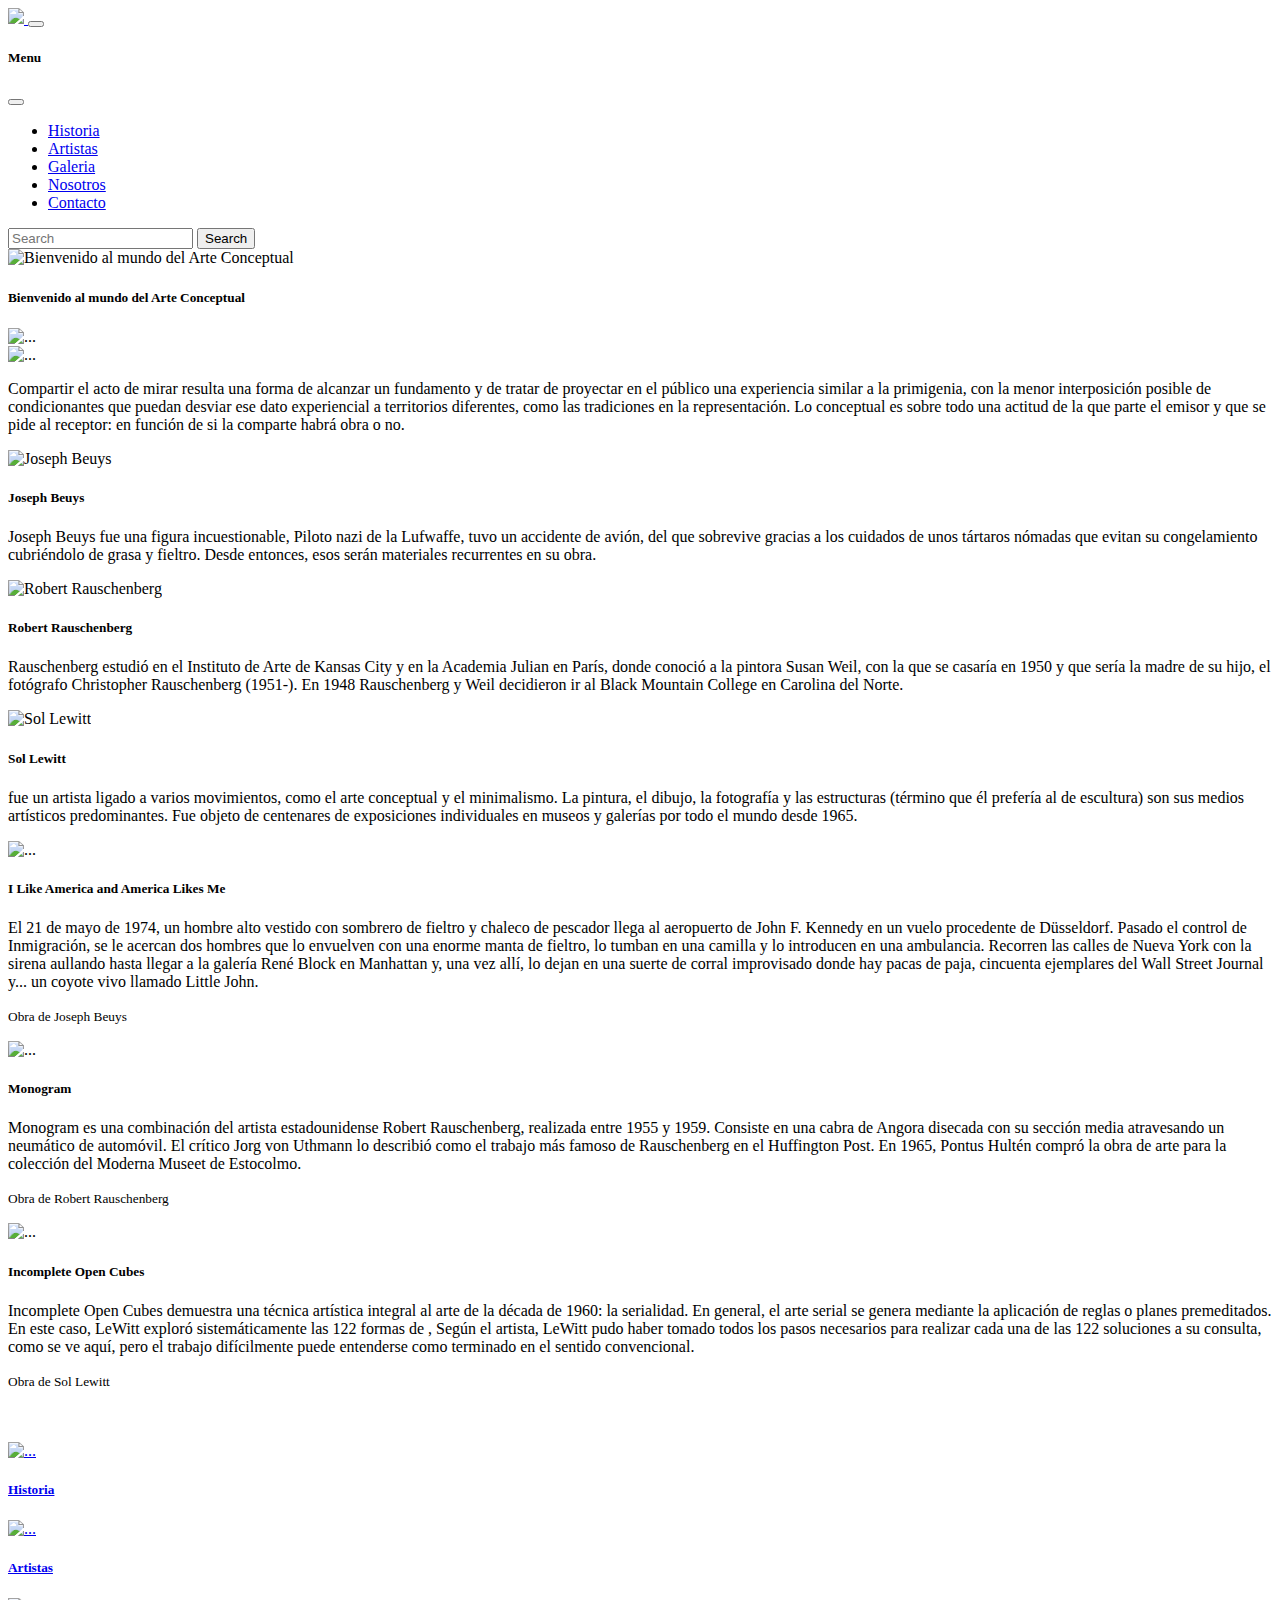
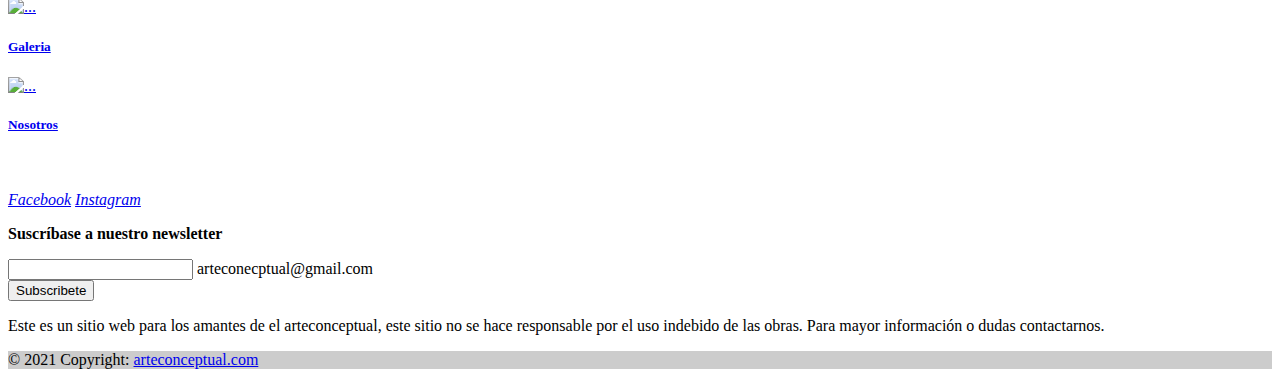
==== index.html @ 795a735e "Add files via upload" ====
<!DOCTYPE html>
<html lang="en">
<head>
<meta charset="UTF-8">
<meta http-equiv="X-UA-Compatible" content="IE=edge">
<meta name="viewport" content="width=device-width, initial-scale=1.0">
<title>:Home_ArteConceptual:</title>
<link rel="stylesheet" href="./css/bootstrap.min.css">
<link rel="stylesheet" href="./css/style.css">

</head>
<body>
    <nav class="navbar navbar-light bg-light fixed-top">
        <div class="container-fluid w-75">
          <a class="navbar-brand" href="index.html">
              <img src="img/logo.jpg" style="width:150px;"></img>
            </a>
          <button class="navbar-toggler" type="button" data-bs-toggle="offcanvas" data-bs-target="#offcanvasNavbar" aria-controls="offcanvasNavbar">
            <span class="navbar-toggler-icon"></span>
          </button>
          <div class="offcanvas offcanvas-end" tabindex="-1" id="offcanvasNavbar" aria-labelledby="offcanvasNavbarLabel">
            <div class="offcanvas-header">
              <h5 class="offcanvas-title" id="offcanvasNavbarLabel">Menu</h5>
              <button type="button" class="btn-close text-reset" data-bs-dismiss="offcanvas" aria-label="Close"></button>
            </div>
            <div class="offcanvas-body">
              <ul class="navbar-nav justify-content-end flex-grow-1 pe-3">
                <li class="nav-item">
                  <a class="nav-link" href="historia.html">Historia</a>
                </li>
                <li class="nav-item">
                  <a class="nav-link" href="artistas.html">Artistas</a>
                </li>
                <li class="nav-item">
                    <a class="nav-link" href="galeria.html">Galeria</a>
                  </li>
                  <li class="nav-item">
                    <a class="nav-link" href="nosotros.html">Nosotros</a>
                  </li>
                  <li class="nav-item">
                    <a class="nav-link" href="contacto.html">Contacto</a>
                  </li>
              </ul>
              <form class="d-flex">
                <input class="form-control me-2" type="search" placeholder="Search" aria-label="Search">
                <button class="btn btn-outline-success" type="submit">Search</button>
              </form>
            </div>
          </div>
        </div>
      </nav>

      <div id="carouselExampleSlidesOnly" class="carousel slide" data-bs-ride="carousel">
        <div class="carousel-inner">
          <div class="carousel-item active">
            <img src="img/platano.jpg" class="d-block w-100" alt="Bienvenido al mundo del Arte Conceptual">
            <div class="carousel-caption d-none d-md-block">
                <h5 class="text-dark fs-1">Bienvenido al mundo del Arte Conceptual</h5>
              </div>
          </div>
          <div class="carousel-item">
            <img src="..." class="d-block w-100" alt="...">
          </div>
          <div class="carousel-item">
            <img src="..." class="d-block w-100" alt="...">
          </div>
        </div>
      </div>
      <div style="width: 100%;">

        <p class="parrafo1">Compartir el acto de mirar resulta una forma de alcanzar un fundamento y de tratar de proyectar en el público una experiencia similar a la primigenia, con la menor interposición posible de condicionantes que puedan desviar ese dato experiencial a territorios diferentes, como las tradiciones en la representación.
          Lo conceptual es sobre todo una actitud de la que parte el emisor y que se pide al receptor: en función de si la comparte habrá obra o no. </p>

          
      </div>

      <div class="card-group border-0">
        <div class="card border-0">
          <img src="img/artista1.jpg" class="card-img-top" alt="Joseph Beuys">
          <div class="card-body">
            <h5 class="card-title">Joseph Beuys</h5>
            <p class="card-text">Joseph Beuys fue una figura incuestionable, Piloto 
              nazi de la Lufwaffe, tuvo un accidente de avión, del 
              que sobrevive gracias a los cuidados de unos 
              tártaros nómadas que evitan su congelamiento 
              cubriéndolo de grasa y fieltro. Desde entonces, esos 
              serán materiales recurrentes en su obra. </p>
          </div>
        </div>
        <div class="card border-0">
          <img src="img/artista2.jpg" class="card-img-top" alt="Robert Rauschenberg">
          <div class="card-body">
            <h5 class="card-title">Robert Rauschenberg</h5>
            <p class="card-text">Rauschenberg estudió en el Instituto de Arte de Kansas City y en la Academia Julian en París, 
              donde conoció a la pintora Susan Weil, con la que se casaría en 1950 y que sería la madre de su 
              hijo, el fotógrafo Christopher Rauschenberg (1951-). En 1948 Rauschenberg y Weil decidieron ir al 
              Black Mountain College en Carolina del Norte.</p>
          </div>
        </div>
        <div class="card border-0">
          <img src="img/artista3.jpg" class="card-img-top" alt="Sol Lewitt">
          <div class="card-body">
            <h5 class="card-title">Sol Lewitt</h5>
            <p class="card-text">fue un artista ligado a varios movimientos, como el arte conceptual y el minimalismo. La pintura, el dibujo, la 
              fotografía y las estructuras (término que él prefería al de escultura) son sus medios artísticos predominantes. 
              Fue objeto de centenares de exposiciones individuales en museos y galerías por todo el mundo desde 1965.</p>
          </div>
        </div>
      </div>
          

          <div class="col-sm-2"></div>
      </div>
      <p></p>
      <div class="col-sm-12 border-0 row">
        <div class="col-sm-3">
            
        </div>
        <div class="col-sm-6 border-0">
          <div class="card mb-3 border-0">
          <div class="row g-0 bg-light">
            <div class="col-md-4">
              <img src="img/obras1.jpg" class="img-fluid rounded-start" alt="...">
            </div>
            <div class="col-md-8">
              <div class="card-body">
                <h5 class="texto_rojo">I Like America and America Likes Me</h5>
                <p class="card-text">El 21 de mayo de 1974, un hombre alto vestido con sombrero de fieltro y chaleco de pescador llega al aeropuerto
                  de John F. Kennedy en un vuelo procedente de Düsseldorf. Pasado el control de Inmigración, se le acercan dos
                  hombres que lo envuelven con una enorme manta de fieltro, lo tumban en una camilla y lo introducen en una
                  ambulancia. Recorren las calles de Nueva York con la sirena aullando hasta llegar a la galería René Block en
                  Manhattan y, una vez allí, lo dejan en una suerte de corral improvisado donde hay pacas de paja, cincuenta
                  ejemplares del Wall Street Journal y... un coyote vivo llamado Little John.</p>
                <p class="card-text"><small class="text-muted">Obra de Joseph Beuys</small></p>
              </div>
            </div>
          </div>
        </div>
      </div>
        <div class="col-sm-3"></div>
    </div>
    <div class="col-sm-12 row">
        <div class="col-sm-3">
            
        </div>
        <div class="col-sm-6">
          <div class="card mb-3 border-0">
          <div class="row g-0 bg-light" >
            <div class="col-md-4">
              <img src="img/obras2.jpg" class="img-fluid rounded-start" alt="...">
            </div>
            <div class="col-md-8">
              <div class="card-body">
                <h5 class="texto_rojo">Monogram</h5>
                <p class="card-text">Monogram es una combinación del artista estadounidense Robert Rauschenberg, realizada entre 1955 y 1959. 
                  Consiste en una cabra de Angora disecada con su sección media atravesando un neumático de automóvil. 
                  El crítico Jorg von Uthmann lo describió como el trabajo más famoso de Rauschenberg en el Huffington Post.
                  En 1965, Pontus Hultén compró la obra de arte para la colección del Moderna Museet de Estocolmo.</p>
                <p class="card-text"><small class="text-muted">Obra de Robert Rauschenberg
</small></p>
              </div>
            </div>
          </div>
        </div></div>
        <div class="col-sm-3"></div>
    </div>
    <div class="col-sm-12 row">
      <div class="col-sm-3">
          
      </div>
      <div class="col-sm-6 ">
        <div class="card mb-3 border-0">
        <div class="row g-0 bg-light">
          <div class="col-md-4">
            <img src="img/obras3.jpg" class="img-fluid rounded-start" alt="...">
          </div>
          <div class="col-md-8">
            <div class="card-body">
              <h5 class="texto_rojo">Incomplete Open Cubes</h5>
              <p class="card-text">Incomplete Open Cubes demuestra una técnica artística integral al arte de la década de 1960: la serialidad.
                En general, el arte serial se genera mediante la aplicación de reglas o planes premeditados. En este caso, LeWitt
                exploró sistemáticamente las 122 formas de , Según el artista, LeWitt pudo haber tomado todos los pasos
                necesarios para realizar cada una de las 122 soluciones a su consulta, como se ve aquí, pero el trabajo difícilmente
                puede entenderse como terminado en el sentido convencional.</p>
              <p class="card-text"><small class="text-muted">Obra de Sol Lewitt</small></p>
            </div>
          </div>
        </div>
      </div></div>
      <div class="col-sm-3"></div>
  </div>

    
<br></br>


    <div class="col-sm-12 row">
        <a class="col-sm-3" href="historia.html">
          <div class="card text-white border-0">
          <img src="img/menu-01.jpg" class="card-img" alt="..." h>
          <div class="card-img-overlay">
            <h5 class="card-title2">Historia</h5>
          </div>
        </div>
      </a>
      <a class="col-sm-3" href="artistas.html">
        <div class="card text-white border-0">
        <img src="img/menu-02.jpg" class="card-img" alt="...">
        <div class="card-img-overlay">
          <h5 class="card-title2">Artistas</h5>
        </div>
      </div>
    </a>
    <a class="col-sm-3" href="galeria.html">
      <div class="card text-white border-0">
      <img src="img/menu-03.jpg" class="card-img" alt="...">
      <div class="card-img-overlay">
        <h5 class="card-title2">Galeria</h5>
      </div>
    </div>
  </a>
  <a class="col-sm-3"href="nosotros.html">
    <div class="card text-white border-0">
    <img src="img/menu-04.jpg" class="card-img" alt="...">
    <div class="card-img-overlay">
      <h5 class="card-title2">Nosotros</h5>
    </div>
  </div>
</a>
    </div>
      
    <br></br>

<!-- Footer -->
<footer class="bg-dark text-center text-white">
    <!-- Grid container -->
    <div class="container p-4">
      <!-- Section: Social media -->
      <section class="mb-4">
        <!-- Facebook -->
        <a class="btn btn-outline-light btn-floating m-1" href="#!" role="button"
          ><i class="fab fa-facebook-f">Facebook</i
        ></a>
  
        <!-- Twitter -->
        <a class="btn btn-outline-light btn-floating m-1" href="#!" role="button"
          ><i class="fab fa-twitter">Instagram</i
        ></a>

      </section>
      <!-- Section: Social media -->
  
      <!-- Section: Form -->
      <section class="">
        <form action="">
          <!--Grid row-->
          <div class="row d-flex justify-content-center">
            <!--Grid column-->
            <div class="col-auto">
              <p class="pt-2">
                <strong>Suscríbase a nuestro newsletter</strong>
              </p>
            </div>
            <!--Grid column-->
  
            <!--Grid column-->
            <div class="col-md-5 col-12">
              <!-- Email input -->
              <div class="form-outline form-white mb-4">
                <input type="email" id="form5Example2" class="form-control" />
                <label class="form-label" for="form5Example2">arteconecptual@gmail.com</label>
              </div>
            </div>
            <!--Grid column-->
  
            <!--Grid column-->
            <div class="col-auto">
              <!-- Submit button -->
              <button type="submit" class="btn btn-outline-light mb-4">
                Subscribete
              </button>
            </div>
            <!--Grid column-->
          </div>
          <!--Grid row-->
        </form>
      </section>
      <!-- Section: Form -->
  
      <!-- Section: Text -->
      <section class="mb-4">
        <p>
         
          Este es un sitio web para los amantes de el arteconceptual, este sitio no se hace responsable por el uso indebido de las obras. Para mayor información o dudas contactarnos.
        </p>
      </section>
      <!-- Section: Text -->
  
      <!-- Section: Links -->
     
      <!-- Section: Links -->
    </div>
    <!-- Grid container -->
  
    <!-- Copyright -->
    <div class="text-center p-3" style="background-color: rgba(0, 0, 0, 0.2);">
      © 2021 Copyright:
      <a class="text-white" href="index.html">arteconceptual.com</a>
    </div>
    <!-- Copyright -->
  </footer>
  <!-- Footer -->
    <script src="https://cdn.jsdelivr.net/npm/@popperjs/core@2.9.3/dist/umd/popper.min.js" integrity="sha384-W8fXfP3gkOKtndU4JGtKDvXbO53Wy8SZCQHczT5FMiiqmQfUpWbYdTil/SxwZgAN" crossorigin="anonymous"></script>
    <script src="https://cdn.jsdelivr.net/npm/bootstrap@5.1.1/dist/js/bootstrap.min.js" integrity="sha384-skAcpIdS7UcVUC05LJ9Dxay8AXcDYfBJqt1CJ85S/CFujBsIzCIv+l9liuYLaMQ/" crossorigin="anonymous"></script>
<script src="./js/bootstrap.min.js"></script>
</body>

</html>
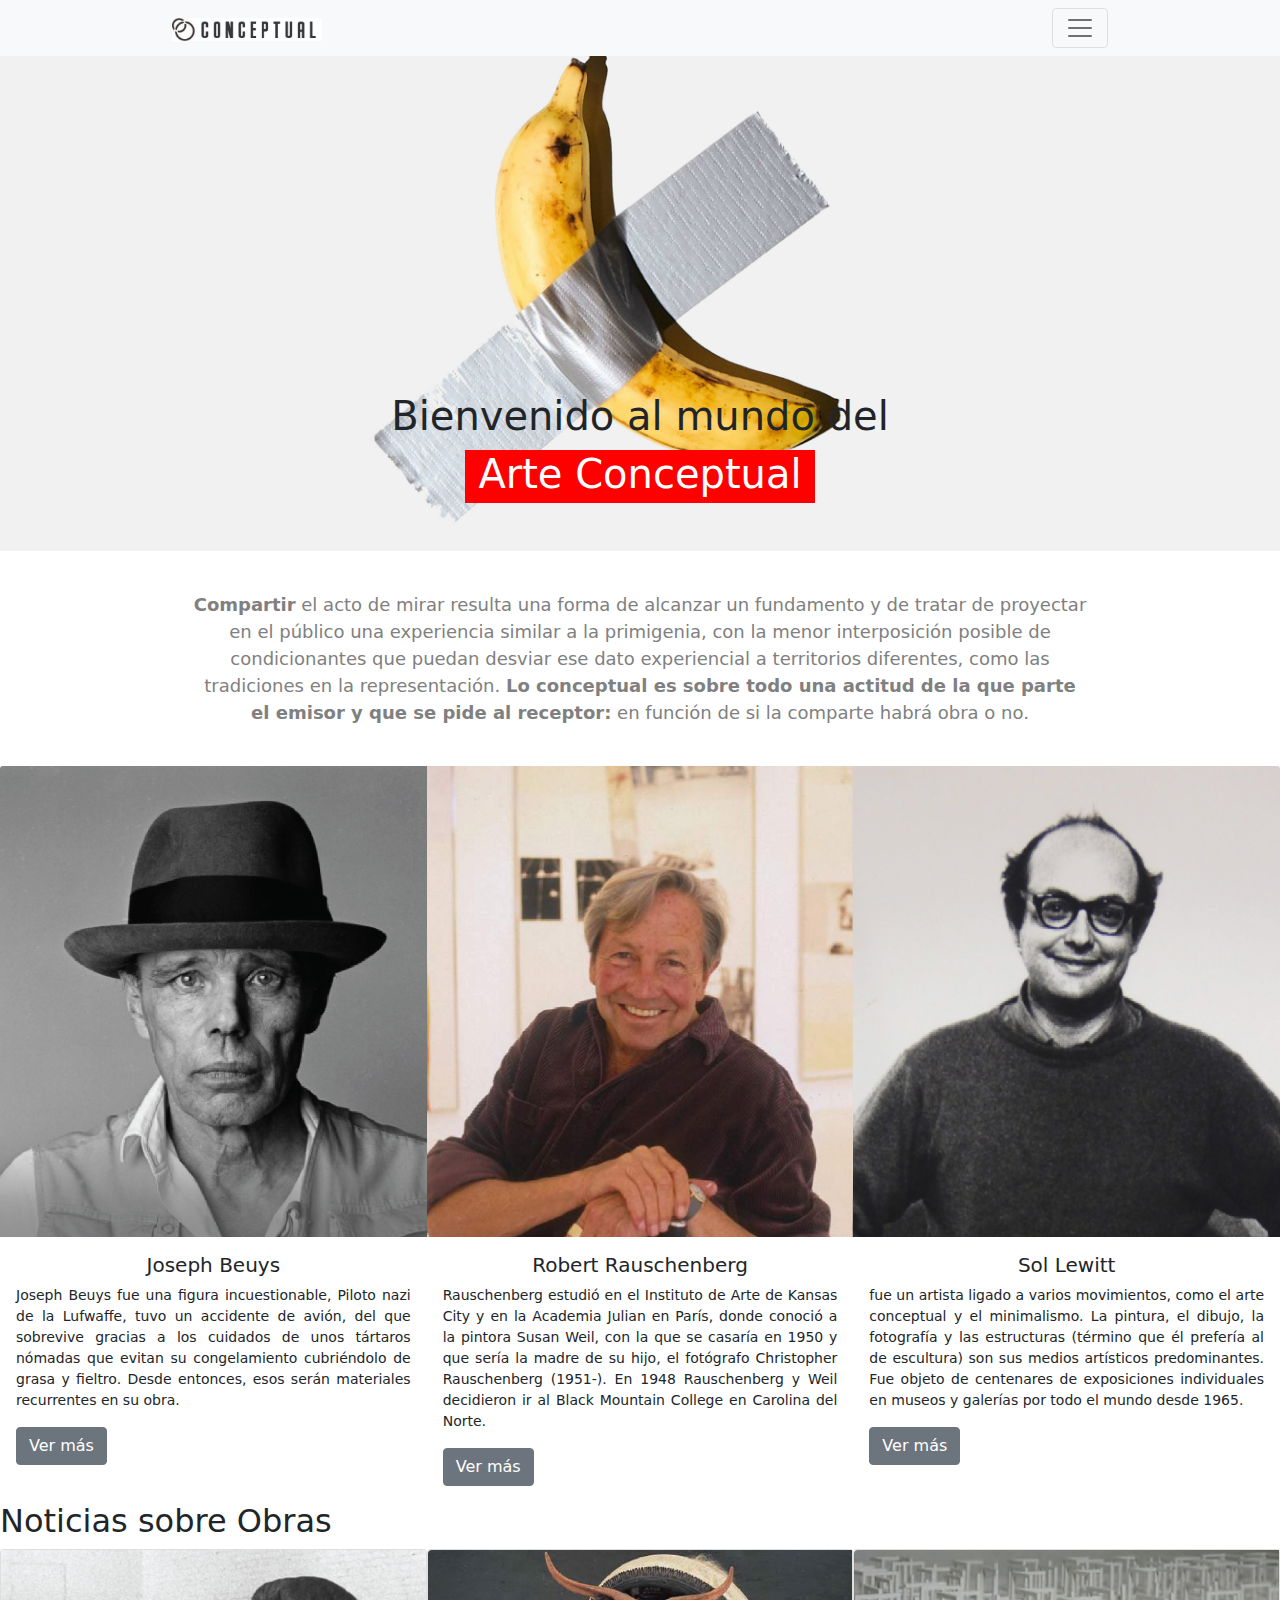
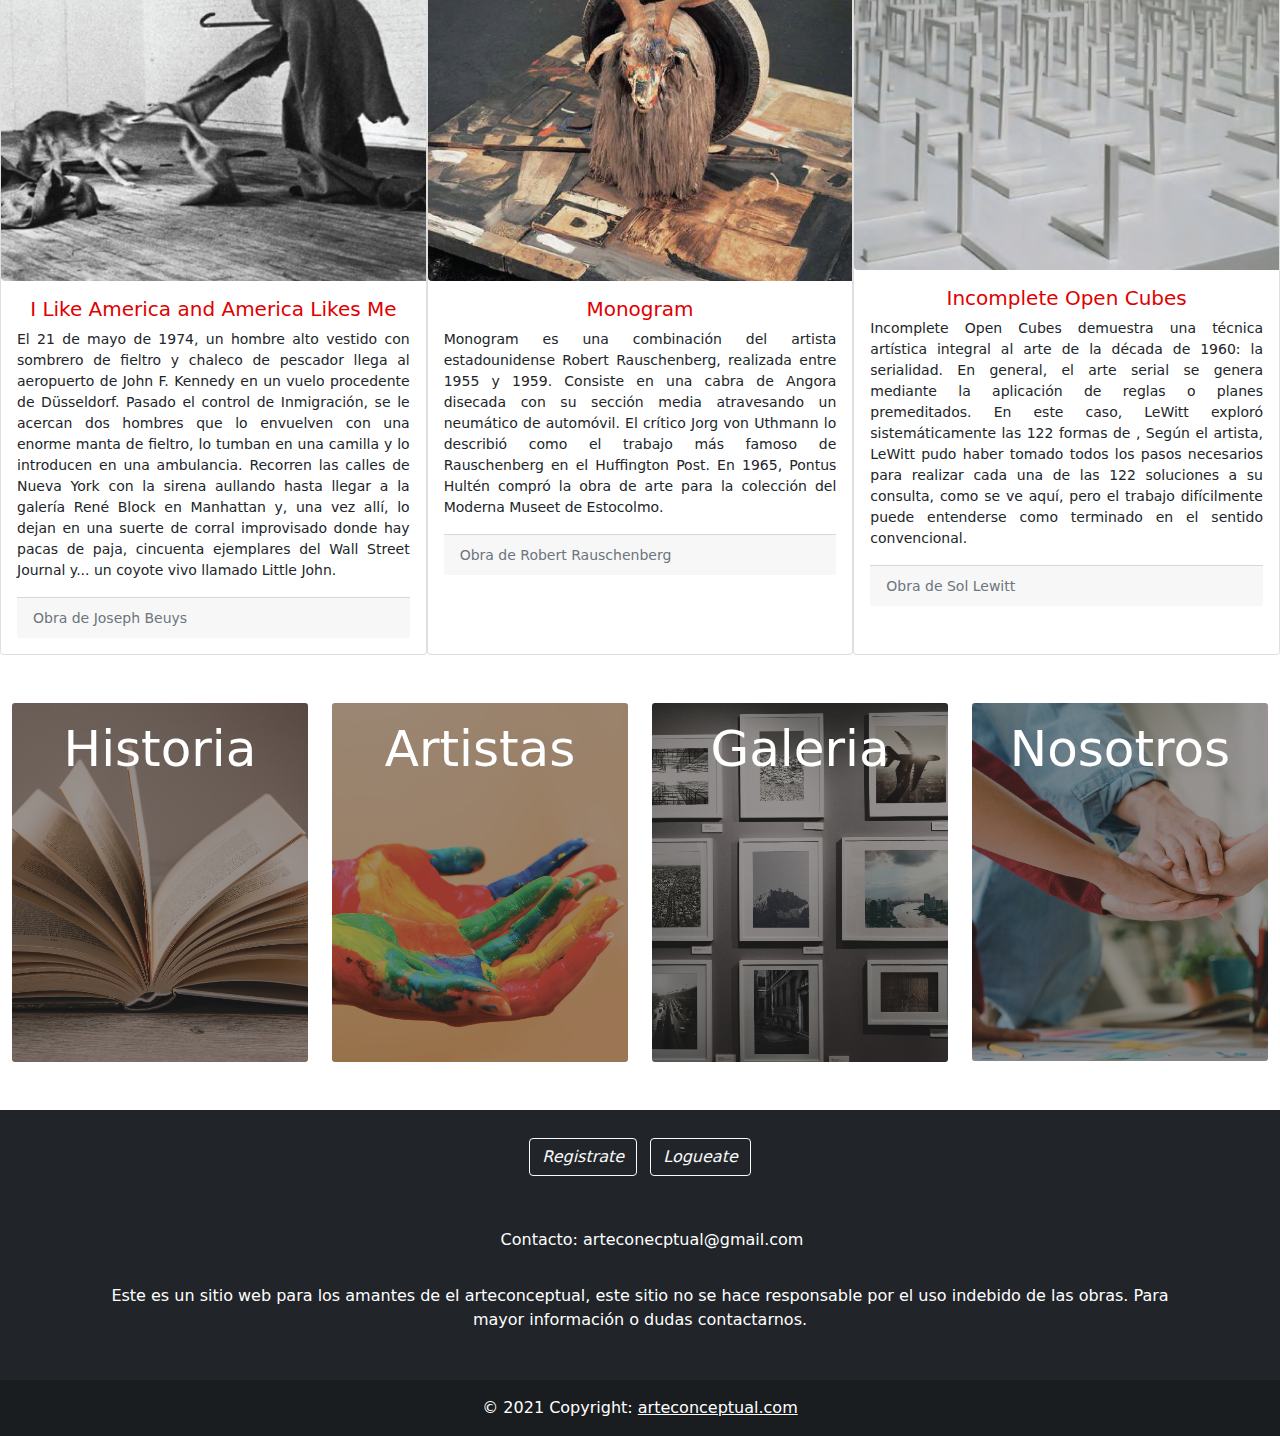
==== commit 10a74bd7: "Add files via upload" ====
--- a/index.html
+++ b/index.html
@@ -1,16 +1,17 @@
-<!DOCTYPE html>
+<!doctype html>
 <html lang="en">
-<head>
-<meta charset="UTF-8">
+  <head>
+  <meta charset="UTF-8">
 <meta http-equiv="X-UA-Compatible" content="IE=edge">
 <meta name="viewport" content="width=device-width, initial-scale=1.0">
 <title>:Home_ArteConceptual:</title>
 <link rel="stylesheet" href="./css/bootstrap.min.css">
 <link rel="stylesheet" href="./css/style.css">
-
-</head>
-<body>
-    <nav class="navbar navbar-light bg-light fixed-top">
+  </head>
+
+  <body>
+ 
+  <nav class="navbar navbar-light bg-light fixed-top">
         <div class="container-fluid w-75">
           <a class="navbar-brand" href="index.html">
               <img src="img/logo.jpg" style="width:150px;"></img>
@@ -41,21 +42,25 @@
                     <a class="nav-link" href="contacto.html">Contacto</a>
                   </li>
               </ul>
-              <form class="d-flex">
-                <input class="form-control me-2" type="search" placeholder="Search" aria-label="Search">
-                <button class="btn btn-outline-success" type="submit">Search</button>
-              </form>
+              <form action="resultados_buscar.php" method="post">
+    <label style="padding-top: 10px;">
+    <input class="btn btn-light"type="search" name="buscar" placeholder="Buscar..." />
+    <input  class="btn btn-secondary" type="submit" value="Enviar">
+    </label>
+    </form>
+          
             </div>
           </div>
         </div>
       </nav>
 
-      <div id="carouselExampleSlidesOnly" class="carousel slide" data-bs-ride="carousel">
+
+      <div id="carouselExampleSlidesOnly" >
         <div class="carousel-inner">
           <div class="carousel-item active">
             <img src="img/platano.jpg" class="d-block w-100" alt="Bienvenido al mundo del Arte Conceptual">
             <div class="carousel-caption d-none d-md-block">
-                <h5 class="text-dark fs-1">Bienvenido al mundo del Arte Conceptual</h5>
+                <h5 class="text-dark fs-1">Bienvenido al mundo del<p style="background-color: red; text-align: center; width: 350px; color: white; display: block;margin: auto; padding-bottom: 5px; margin-top: 10px;">Arte Conceptual</p></h5> 
               </div>
           </div>
           <div class="carousel-item">
@@ -66,12 +71,13 @@
           </div>
         </div>
       </div>
+
       <div style="width: 100%;">
-
-        <p class="parrafo1">Compartir el acto de mirar resulta una forma de alcanzar un fundamento y de tratar de proyectar en el público una experiencia similar a la primigenia, con la menor interposición posible de condicionantes que puedan desviar ese dato experiencial a territorios diferentes, como las tradiciones en la representación.
-          Lo conceptual es sobre todo una actitud de la que parte el emisor y que se pide al receptor: en función de si la comparte habrá obra o no. </p>
-
-          
+        
+
+        <p class="parrafo1"><strong>Compartir</strong> el acto de mirar resulta una forma de alcanzar un fundamento y de tratar de proyectar en el público una experiencia similar a la primigenia, con la menor interposición posible de condicionantes que puedan desviar ese dato experiencial a territorios diferentes, como las tradiciones en la representación.
+          <strong>Lo conceptual es sobre todo una actitud de la que parte el emisor y que se pide al receptor:</strong> en función de si la comparte habrá obra o no. </p>
+
       </div>
 
       <div class="card-group border-0">
@@ -85,6 +91,8 @@
               tártaros nómadas que evitan su congelamiento 
               cubriéndolo de grasa y fieltro. Desde entonces, esos 
               serán materiales recurrentes en su obra. </p>
+              <a href="artistas.html" class="btn btn-secondary">Ver más</a>
+
           </div>
         </div>
         <div class="card border-0">
@@ -95,6 +103,7 @@
               donde conoció a la pintora Susan Weil, con la que se casaría en 1950 y que sería la madre de su 
               hijo, el fotógrafo Christopher Rauschenberg (1951-). En 1948 Rauschenberg y Weil decidieron ir al 
               Black Mountain College en Carolina del Norte.</p>
+              <a href="artistas.html" class="btn btn-secondary">Ver más</a>
           </div>
         </div>
         <div class="card border-0">
@@ -104,25 +113,19 @@
             <p class="card-text">fue un artista ligado a varios movimientos, como el arte conceptual y el minimalismo. La pintura, el dibujo, la 
               fotografía y las estructuras (término que él prefería al de escultura) son sus medios artísticos predominantes. 
               Fue objeto de centenares de exposiciones individuales en museos y galerías por todo el mundo desde 1965.</p>
+              <a href="artistas.html" class="btn btn-secondary">Ver más</a>
           </div>
         </div>
       </div>
           
 
-          <div class="col-sm-2"></div>
-      </div>
-      <p></p>
-      <div class="col-sm-12 border-0 row">
-        <div class="col-sm-3">
-            
-        </div>
-        <div class="col-sm-6 border-0">
-          <div class="card mb-3 border-0">
-          <div class="row g-0 bg-light">
-            <div class="col-md-4">
+
+      <div class="noticias">
+        <h2>Noticias sobre Obras</h2>
+        <div class="row row-cols-1 row-cols-md-3 g-4" style="width: 100%; margin: auto;">
+          <div class="col">
+            <div class="card h-100">
               <img src="img/obras1.jpg" class="img-fluid rounded-start" alt="...">
-            </div>
-            <div class="col-md-8">
               <div class="card-body">
                 <h5 class="texto_rojo">I Like America and America Likes Me</h5>
                 <p class="card-text">El 21 de mayo de 1974, un hombre alto vestido con sombrero de fieltro y chaleco de pescador llega al aeropuerto
@@ -131,64 +134,46 @@
                   ambulancia. Recorren las calles de Nueva York con la sirena aullando hasta llegar a la galería René Block en
                   Manhattan y, una vez allí, lo dejan en una suerte de corral improvisado donde hay pacas de paja, cincuenta
                   ejemplares del Wall Street Journal y... un coyote vivo llamado Little John.</p>
-                <p class="card-text"><small class="text-muted">Obra de Joseph Beuys</small></p>
+                  <div class="card-footer">
+                    <small class="text-muted">Obra de Joseph Beuys</small>
+                  </div>
               </div>
             </div>
           </div>
-        </div>
-      </div>
-        <div class="col-sm-3"></div>
-    </div>
-    <div class="col-sm-12 row">
-        <div class="col-sm-3">
-            
-        </div>
-        <div class="col-sm-6">
-          <div class="card mb-3 border-0">
-          <div class="row g-0 bg-light" >
-            <div class="col-md-4">
+          <div class="col">
+            <div class="card h-100">
               <img src="img/obras2.jpg" class="img-fluid rounded-start" alt="...">
-            </div>
-            <div class="col-md-8">
               <div class="card-body">
                 <h5 class="texto_rojo">Monogram</h5>
                 <p class="card-text">Monogram es una combinación del artista estadounidense Robert Rauschenberg, realizada entre 1955 y 1959. 
                   Consiste en una cabra de Angora disecada con su sección media atravesando un neumático de automóvil. 
                   El crítico Jorg von Uthmann lo describió como el trabajo más famoso de Rauschenberg en el Huffington Post.
                   En 1965, Pontus Hultén compró la obra de arte para la colección del Moderna Museet de Estocolmo.</p>
-                <p class="card-text"><small class="text-muted">Obra de Robert Rauschenberg
-</small></p>
-              </div>
-            </div>
-          </div>
-        </div></div>
-        <div class="col-sm-3"></div>
-    </div>
-    <div class="col-sm-12 row">
-      <div class="col-sm-3">
-          
-      </div>
-      <div class="col-sm-6 ">
-        <div class="card mb-3 border-0">
-        <div class="row g-0 bg-light">
-          <div class="col-md-4">
-            <img src="img/obras3.jpg" class="img-fluid rounded-start" alt="...">
-          </div>
-          <div class="col-md-8">
-            <div class="card-body">
-              <h5 class="texto_rojo">Incomplete Open Cubes</h5>
+                <div class="card-footer">
+                  <small class="text-muted">Obra de Robert Rauschenberg</small>
+                </div>
+            </div>
+          </div>
+          </div>
+          <div class="col">
+            <div class="card h-100">
+              <img src="img/obras3.jpg" class="img-fluid rounded-start" alt="...">
+              <div class="card-body">
+                <h5 class="texto_rojo">Incomplete Open Cubes</h5>
               <p class="card-text">Incomplete Open Cubes demuestra una técnica artística integral al arte de la década de 1960: la serialidad.
                 En general, el arte serial se genera mediante la aplicación de reglas o planes premeditados. En este caso, LeWitt
                 exploró sistemáticamente las 122 formas de , Según el artista, LeWitt pudo haber tomado todos los pasos
                 necesarios para realizar cada una de las 122 soluciones a su consulta, como se ve aquí, pero el trabajo difícilmente
                 puede entenderse como terminado en el sentido convencional.</p>
-              <p class="card-text"><small class="text-muted">Obra de Sol Lewitt</small></p>
-            </div>
-          </div>
-        </div>
-      </div></div>
-      <div class="col-sm-3"></div>
-  </div>
+              <div class="card-footer">
+                <small class="text-muted">Obra de Sol Lewitt</small>
+              </div>
+            </div>
+          </div>
+        </div>
+      </div>
+
+  
 
     
 <br></br>
@@ -236,18 +221,15 @@
     <!-- Grid container -->
     <div class="container p-4">
       <!-- Section: Social media -->
-      <section class="mb-4">
+      <section class="mb-12">
         <!-- Facebook -->
-        <a class="btn btn-outline-light btn-floating m-1" href="#!" role="button"
-          ><i class="fab fa-facebook-f">Facebook</i
-        ></a>
-  
-        <!-- Twitter -->
-        <a class="btn btn-outline-light btn-floating m-1" href="#!" role="button"
-          ><i class="fab fa-twitter">Instagram</i
-        ></a>
+        <a class="btn btn-outline-light btn-floating m-1" href="form_registro.php" role="button"
+          ><i class="fab fa-facebook-f">Registrate</i></a>
+          <a class="btn btn-outline-light btn-floating m-1" href="form_login.php" role="button"
+          ><i class="fab fa-facebook-f">Logueate</i></a>
 
       </section>
+      <br></br>
       <!-- Section: Social media -->
   
       <!-- Section: Form -->
@@ -258,7 +240,6 @@
             <!--Grid column-->
             <div class="col-auto">
               <p class="pt-2">
-                <strong>Suscríbase a nuestro newsletter</strong>
               </p>
             </div>
             <!--Grid column-->
@@ -267,19 +248,14 @@
             <div class="col-md-5 col-12">
               <!-- Email input -->
               <div class="form-outline form-white mb-4">
-                <input type="email" id="form5Example2" class="form-control" />
-                <label class="form-label" for="form5Example2">arteconecptual@gmail.com</label>
+            
+                <label class="form-label" for="form5Example2"> Contacto: arteconecptual@gmail.com</label>
               </div>
             </div>
             <!--Grid column-->
   
             <!--Grid column-->
-            <div class="col-auto">
-              <!-- Submit button -->
-              <button type="submit" class="btn btn-outline-light mb-4">
-                Subscribete
-              </button>
-            </div>
+    
             <!--Grid column-->
           </div>
           <!--Grid row-->
@@ -309,10 +285,19 @@
     </div>
     <!-- Copyright -->
   </footer>
-  <!-- Footer -->
+
+
+
+
+
+
+
+  
+    
+
     <script src="https://cdn.jsdelivr.net/npm/@popperjs/core@2.9.3/dist/umd/popper.min.js" integrity="sha384-W8fXfP3gkOKtndU4JGtKDvXbO53Wy8SZCQHczT5FMiiqmQfUpWbYdTil/SxwZgAN" crossorigin="anonymous"></script>
     <script src="https://cdn.jsdelivr.net/npm/bootstrap@5.1.1/dist/js/bootstrap.min.js" integrity="sha384-skAcpIdS7UcVUC05LJ9Dxay8AXcDYfBJqt1CJ85S/CFujBsIzCIv+l9liuYLaMQ/" crossorigin="anonymous"></script>
 <script src="./js/bootstrap.min.js"></script>
-</body>
-
-</html>+  </body>
+</html>
+
--- a/css/style.css
+++ b/css/style.css
@@ -0,0 +1,103 @@
+.parrafo1{
+
+    text-align: center;
+    margin: auto;
+    width: 70%;
+    font-size:  18px;
+    padding-top: 40px;
+    padding-bottom: 40px;
+    color:grey;
+}
+
+.texto_rojo {
+    color: #e00000;
+}
+.card-text {
+    font-size: 14px;
+    text-align: justify;
+
+}
+.menu {
+    width: 100%;
+}
+.col-sm-12 {
+    padding: 0%;
+    margin: 0%;
+
+}
+.col-sm-3:hover {
+    opacity: 90%;
+    padding: 0%;
+    margin: 0%;
+}
+.card-title2 {
+    color: white;
+    font-size: 50px;
+    text-align: center;
+}
+.historia{
+    background-color: rgb(41, 41, 41);
+    display: block;
+    width: 100%;
+
+}
+.historia p{
+    padding-top: 60px;
+    width: 90%;
+    margin: auto;
+    color: white;
+    font-size: 80px;
+    padding-bottom: 20px;
+
+}
+.conceptual {
+    width: 70%;
+    margin: auto;
+    text-align: justify;
+    color: rgb(107, 107, 107);
+    font-size: 15px;
+}
+.conceptual img{
+    width: 50%;
+    margin: auto;
+    display: block;
+
+}
+
+.frase{
+    font-style: italic;
+    width: 70%;
+    display: block;
+    margin: auto;
+    text-align: center;
+}
+.col{
+    padding: 0%;
+    margin: 0%;
+}
+.card-title3{
+     text-align: center;
+     padding-bottom: 20px;
+     font-size: 15px;
+}
+.nosotros{
+    text-align: center;
+    font-weight: lighter;
+    text-align: justify;
+}
+h5{
+    text-align: center;
+}
+.contacto{
+    background-color: rgb(211, 211, 211);
+    padding: 20px;
+    border-radius: 5px;
+}
+.enviar{
+    background-color: #00ad4d;
+    border: none;
+    border-radius: 5px;
+    padding: 8px;
+    color: rgb(0, 0, 0);
+
+}